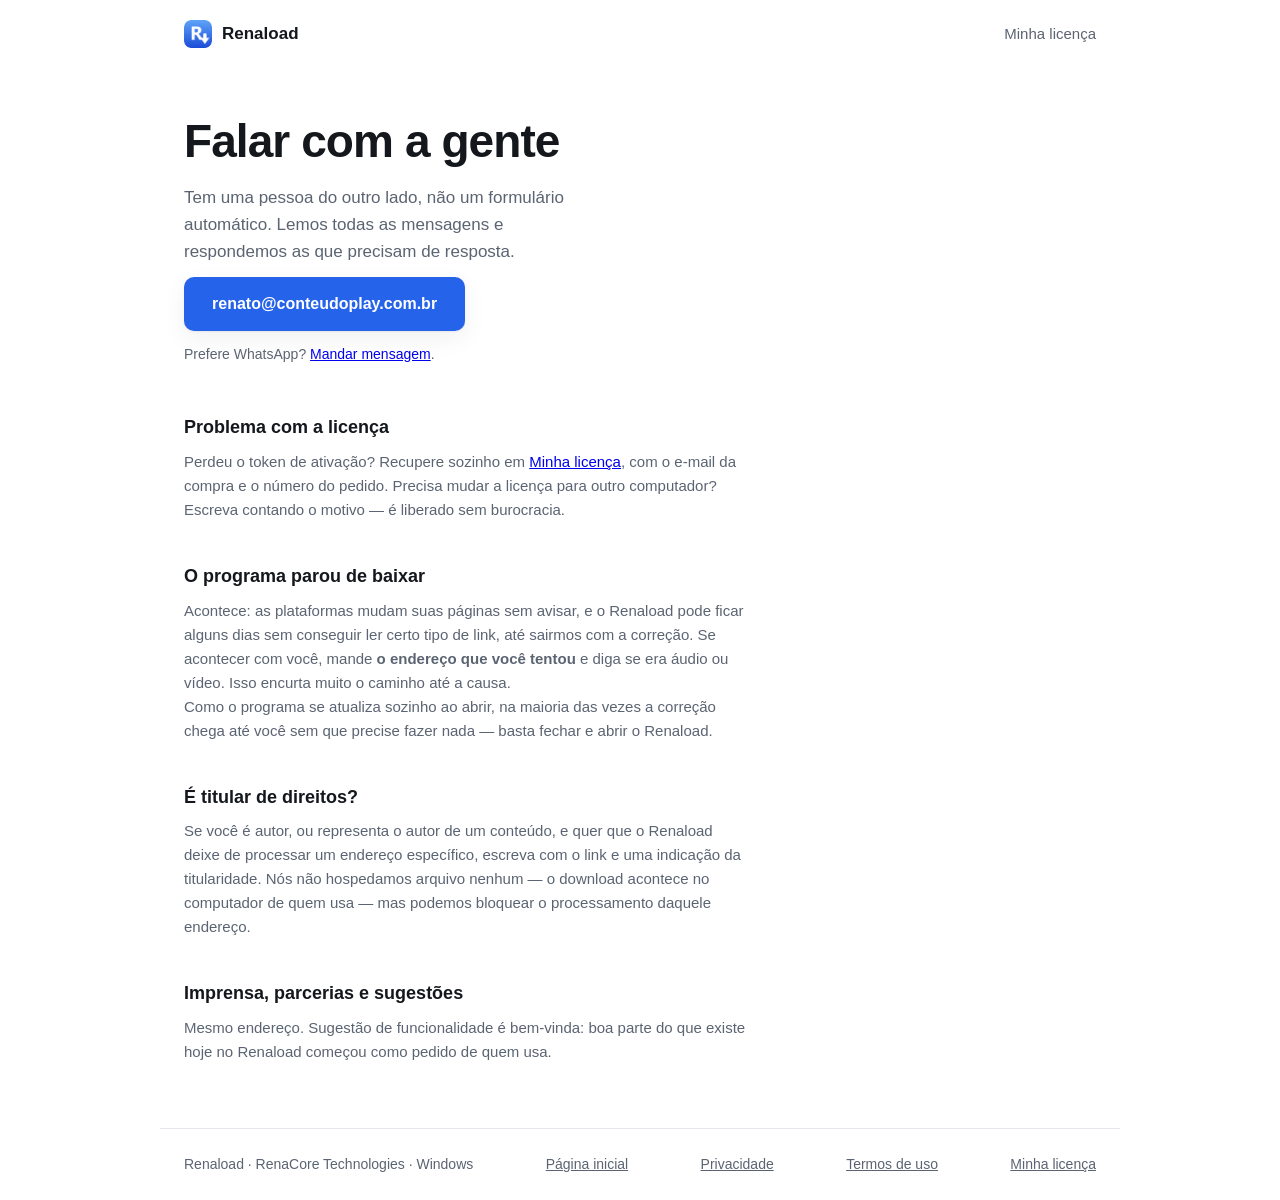
==== docs/contato.html @ 8ce37ac6 "site: sai o "em breve", entram privacidade, termos e contato O AdSense recusou renaload.com.br com "" ====
<!doctype html>
<html lang="pt-BR">
<head>
  <meta charset="utf-8">
  <meta name="viewport" content="width=device-width, initial-scale=1">
  <title>Contato — Renaload</title>
  <meta name="description" content="Como falar com quem faz o Renaload: suporte, licença, titulares de direitos e imprensa.">
  <meta name="author" content="RenaCore Technologies">
  <link rel="icon" href="assets/renaload.png">
  <link rel="canonical" href="https://renaload.com.br/contato.html">
  <link rel="stylesheet" href="styles.css">
  <!-- Verificacao de propriedade do Google AdSense. Este script apenas
       comprova que o dominio e nosso; nao exibe anuncio nenhum aqui,
       porque esta pagina nao tem blocos de anuncio. Os anuncios ficam
       no baixar.renaload.com.br, coberto por ser subdominio deste. -->
  <script async src="https://pagead2.googlesyndication.com/pagead/js/adsbygoogle.js?client=ca-pub-7005496364984954" crossorigin="anonymous"></script>
</head>
<body>
  <header class="topo">
    <a class="marca" href="./">
      <img src="assets/renaload.png" alt="">
      <span>Renaload</span>
    </a>
    <a class="link-topo" href="licenca.html">Minha licença</a>
  </header>

  <main>
    <section class="capa" style="grid-template-columns:1fr">
      <div class="capa-texto">
        <h1>Falar com a gente</h1>
        <p class="chamada">
          Tem uma pessoa do outro lado, não um formulário automático.
          Lemos todas as mensagens e respondemos as que precisam de
          resposta.
        </p>
        <p class="detalhe">
          <a class="botao" href="mailto:renato@conteudoplay.com.br">renato@conteudoplay.com.br</a>
        </p>
        <p class="detalhe">
          Prefere WhatsApp?
          <a href="https://wa.me/5511970617781?text=Ol%C3%A1%2C%20tenho%20uma%20d%C3%BAvida%20sobre%20o%20Renaload.">
            Mandar mensagem</a>.
        </p>
      </div>
    </section>

    <section class="aviso">
      <h2>Problema com a licença</h2>
      <p>
        Perdeu o token de ativação? Recupere sozinho em
        <a href="licenca.html">Minha licença</a>, com o e-mail da compra e o
        número do pedido. Precisa mudar a licença para outro computador?
        Escreva contando o motivo — é liberado sem burocracia.
      </p>
    </section>

    <section class="aviso">
      <h2>O programa parou de baixar</h2>
      <p>
        Acontece: as plataformas mudam suas páginas sem avisar, e o Renaload
        pode ficar alguns dias sem conseguir ler certo tipo de link, até
        sairmos com a correção. Se acontecer com você, mande
        <strong>o endereço que você tentou</strong> e diga se era áudio ou
        vídeo. Isso encurta muito o caminho até a causa.
      </p>
      <p>
        Como o programa se atualiza sozinho ao abrir, na maioria das vezes a
        correção chega até você sem que precise fazer nada — basta fechar e
        abrir o Renaload.
      </p>
    </section>

    <section class="aviso">
      <h2>É titular de direitos?</h2>
      <p>
        Se você é autor, ou representa o autor de um conteúdo, e quer que o
        Renaload deixe de processar um endereço específico, escreva com o
        link e uma indicação da titularidade. Nós não hospedamos arquivo
        nenhum — o download acontece no computador de quem usa — mas podemos
        bloquear o processamento daquele endereço.
      </p>
    </section>

    <section class="aviso">
      <h2>Imprensa, parcerias e sugestões</h2>
      <p>
        Mesmo endereço. Sugestão de funcionalidade é bem-vinda: boa parte do
        que existe hoje no Renaload começou como pedido de quem usa.
      </p>
    </section>
  </main>

  <footer>
    <span>Renaload · RenaCore Technologies · Windows</span>
    <a href="./">Página inicial</a>
    <a href="privacidade.html">Privacidade</a>
    <a href="termos.html">Termos de uso</a>
    <a href="licenca.html">Minha licença</a>
  </footer>
</body>
</html>
---- docs/styles.css ----
/* Renaload — página de download.
   Enxuta de propósito: uma coluna, um botão principal, sem enfeite que
   atrapalhe quem só quer baixar. Acompanha o tema claro/escuro do
   sistema. */

:root {
  --fundo: #ffffff;
  --fundo-suave: #f6f7f9;
  --texto: #14171c;
  --texto-suave: #5b6472;
  --borda: #e4e7ec;
  --marca: #2563eb;
  --marca-escura: #1d4ed8;
  --sombra: 0 1px 2px rgba(16, 24, 40, .06), 0 8px 24px rgba(16, 24, 40, .06);
}

@media (prefers-color-scheme: dark) {
  :root {
    --fundo: #0f1216;
    --fundo-suave: #161a20;
    --texto: #eef1f5;
    --texto-suave: #9aa4b2;
    --borda: #252b33;
    --marca: #60a5fa;
    --marca-escura: #3b82f6;
    --sombra: none;
  }
}

* { box-sizing: border-box; }

body {
  margin: 0;
  background: var(--fundo);
  color: var(--texto);
  font: 16px/1.6 -apple-system, "Segoe UI", Roboto, Arial, sans-serif;
  -webkit-font-smoothing: antialiased;
}

/* ── Topo ─────────────────────────────────────────────── */
.topo {
  display: flex;
  align-items: center;
  justify-content: space-between;
  gap: 16px;
  max-width: 960px;
  margin: 0 auto;
  padding: 20px 24px;
}

.marca {
  display: flex;
  align-items: center;
  gap: 10px;
  font-weight: 650;
  font-size: 17px;
  color: var(--texto);
  text-decoration: none;
}

.marca img { width: 28px; height: 28px; border-radius: 7px; }

.link-topo {
  color: var(--texto-suave);
  text-decoration: none;
  font-size: 15px;
}

.link-topo:hover { color: var(--texto); }

/* ── Capa ─────────────────────────────────────────────── */
.capa {
  max-width: 960px;
  margin: 0 auto;
  padding: 48px 24px 8px;
  display: grid;
  grid-template-columns: 1fr auto;
  align-items: center;
  gap: 40px;
}

h1 {
  margin: 0 0 16px;
  font-size: clamp(30px, 5vw, 46px);
  line-height: 1.12;
  letter-spacing: -.02em;
  font-weight: 680;
}

.chamada {
  margin: 0;
  max-width: 44ch;
  font-size: 17px;
  color: var(--texto-suave);
}

.acoes { margin-top: 28px; }

.botao {
  display: inline-block;
  background: var(--marca);
  color: #fff;
  font-size: 16px;
  font-weight: 600;
  text-decoration: none;
  padding: 14px 28px;
  border-radius: 10px;
  box-shadow: var(--sombra);
  transition: background .15s ease, transform .15s ease;
}

.botao:hover { background: var(--marca-escura); transform: translateY(-1px); }

/* Download pausado: continua visível (para a pessoa saber que existe),
   mas sem virar link nem parecer clicável. */
.botao.desativado {
  background: var(--fundo-suave);
  color: var(--texto-suave);
  border: 1px solid var(--borda);
  box-shadow: none;
  cursor: not-allowed;
  pointer-events: none;
}

.botao.secundario {
  background: transparent;
  color: var(--marca);
  border: 1px solid var(--borda);
  box-shadow: none;
}

.botao.secundario:hover { background: var(--fundo-suave); }

.detalhe {
  margin: 12px 0 0;
  font-size: 14px;
  color: var(--texto-suave);
}

/* Aviso do Windows sobre "fornecedor desconhecido".
   Fechado por padrao: quem nao se importa nem repara; quem se assusta
   com a tela roxa acha a explicacao aqui, antes de desistir. */
.aviso-windows {
  margin: 14px 0 0;
  max-width: 46ch;
  font-size: 13px;
  line-height: 1.6;
  color: var(--texto-suave);
}
.aviso-windows > summary {
  cursor: pointer;
  color: var(--texto-suave);
  text-decoration: underline;
  text-underline-offset: 3px;
}
.aviso-windows > summary:hover { color: var(--texto); }
.aviso-windows p { margin: 10px 0 0; }
.aviso-windows a { color: var(--marca); }

/* Código de verificação do instalador (SHA-256), abaixo do botão */
.checksum {
  margin: 6px 0 0;
  font: 11px/1.5 Consolas, "Cascadia Mono", monospace;
  color: var(--texto-suave);
  word-break: break-all;
  opacity: .75;
  cursor: help;
}

.mascote { width: 190px; max-width: 34vw; height: auto; }

/* ── Formulário da página "Minha licença" ─────────────── */
.formulario {
  display: flex;
  flex-direction: column;
  gap: 16px;
  max-width: 420px;
  margin-top: 26px;
}

.campo { display: flex; flex-direction: column; gap: 6px; }
.campo span { font-size: 14px; font-weight: 600; }
.campo small { font-size: 12.5px; color: var(--texto-suave); }

.campo input {
  font: inherit;
  padding: 11px 13px;
  color: var(--texto);
  background: var(--fundo-suave);
  border: 1px solid var(--borda);
  border-radius: 9px;
}

.campo input:focus-visible {
  outline: 2px solid var(--marca);
  outline-offset: 1px;
  border-color: transparent;
}

.formulario .botao { border: 0; cursor: pointer; font: inherit;
                     font-weight: 600; }
.formulario .botao:disabled { opacity: .6; cursor: progress; }

.resposta {
  max-width: 560px;
  margin-top: 22px;
  padding: 16px 18px;
  border: 1px solid var(--borda);
  border-left-width: 3px;
  border-radius: 10px;
  background: var(--fundo-suave);
  font-size: 14.5px;
}

.resposta.boa  { border-left-color: #16a34a; }
.resposta.ruim { border-left-color: #dc2626; }
.resposta p { margin: 0 0 8px; }
.resposta .ok   { font-weight: 650; color: #16a34a; }
.resposta .ruim { font-weight: 650; color: #dc2626; }
.resposta .obs  { color: var(--texto-suave); font-size: 13.5px; }

.resposta textarea {
  width: 100%;
  font: 13px/1.5 Consolas, "SF Mono", monospace;
  color: var(--texto);
  background: var(--fundo);
  border: 1px solid var(--borda);
  border-radius: 8px;
  padding: 10px;
  resize: vertical;
  margin: 4px 0 12px;
  word-break: break-all;
}

.resposta .botao { border: 0; cursor: pointer; font: inherit;
                   font-weight: 600; font-size: 14px; }

/* ── Plataformas ──────────────────────────────────────── */
.plataformas {
  max-width: 960px;
  margin: 32px auto 0;
  padding: 0 24px;
  font-size: 14px;
  color: var(--texto-suave);
}

/* ── Cartões ──────────────────────────────────────────── */
.cartoes {
  max-width: 960px;
  margin: 48px auto 0;
  padding: 0 24px;
  display: grid;
  grid-template-columns: repeat(auto-fit, minmax(210px, 1fr));
  gap: 16px;
}

.cartoes article {
  background: var(--fundo-suave);
  border: 1px solid var(--borda);
  border-radius: 12px;
  padding: 20px;
}

.cartoes h2 { margin: 0 0 6px; font-size: 16px; font-weight: 650; }
.cartoes p { margin: 0; font-size: 15px; color: var(--texto-suave); }

/* ── Aviso legal e compra ─────────────────────────────── */
.aviso, .compra {
  max-width: 960px;
  margin: 40px auto 0;
  padding: 0 24px;
}

.aviso h2, .compra h2 {
  margin: 0 0 8px;
  font-size: 18px;
  font-weight: 650;
}

.aviso p, .compra p {
  margin: 0;
  max-width: 68ch;
  font-size: 15px;
  color: var(--texto-suave);
}

.compra .botao { margin-top: 18px; }

/* ── Planos ───────────────────────────────────────────── */
.planos {
  max-width: 960px;
  margin: 64px auto 0;
  padding: 0 24px;
}

.planos h2 { font-size: 26px; margin: 0 0 8px; text-align: center; }

.planos .intro {
  margin: 0 auto 28px;
  max-width: 540px;
  text-align: center;
  color: var(--texto-suave);
}

.grade-planos {
  display: grid;
  grid-template-columns: repeat(auto-fit, minmax(250px, 1fr));
  gap: 16px;
  align-items: stretch;
}

.plano {
  position: relative;
  display: flex;
  flex-direction: column;
  border: 1px solid var(--borda);
  border-radius: 16px;
  padding: 26px 24px;
  background: var(--fundo);
}

/* O anual e o que interessa: Pix cai na hora, sem cartao para recusar
   e sem cancelamento no meio do caminho. Por isso ele ganha a borda. */
.plano.destaque {
  border-color: var(--marca);
  box-shadow: var(--sombra);
}

.plano .selo {
  position: absolute;
  top: -11px;
  left: 24px;
  background: var(--marca);
  color: #fff;
  font-size: 12px;
  font-weight: 700;
  letter-spacing: .04em;
  padding: 3px 10px;
  border-radius: 999px;
}

.plano h3 { margin: 0 0 4px; font-size: 15px; color: var(--texto-suave); font-weight: 600; }

.plano .valor {
  font-size: 34px;
  font-weight: 700;
  line-height: 1.1;
  letter-spacing: -.02em;
}

.plano .valor span { font-size: 16px; font-weight: 500; color: var(--texto-suave); }

.plano .equivale { margin: 6px 0 0; font-size: 14px; color: var(--texto-suave); }

.plano ul {
  list-style: none;
  margin: 18px 0 22px;
  padding: 0;
  font-size: 15px;
}

.plano li { padding-left: 22px; position: relative; margin-bottom: 8px; }

.plano li::before {
  content: "✓";
  position: absolute;
  left: 0;
  color: var(--marca);
  font-weight: 700;
}

.plano .botao { margin-top: auto; text-align: center; }

.plano .botao.secundario {
  background: transparent;
  color: var(--marca);
  border: 1px solid var(--borda);
  box-shadow: none;
}

.plano .botao.secundario:hover { background: var(--fundo-suave); }

.nota-planos {
  margin: 20px auto 0;
  max-width: 620px;
  text-align: center;
  font-size: 14px;
  color: var(--texto-suave);
}

/* ── Rodapé ───────────────────────────────────────────── */
footer {
  max-width: 960px;
  margin: 64px auto 0;
  padding: 24px;
  border-top: 1px solid var(--borda);
  display: flex;
  justify-content: space-between;
  gap: 16px;
  font-size: 14px;
  color: var(--texto-suave);
}

footer a { color: var(--texto-suave); }

/* ── Telas pequenas ───────────────────────────────────── */
@media (max-width: 700px) {
  .capa {
    grid-template-columns: 1fr;
    padding-top: 32px;
    gap: 24px;
  }
  .mascote { width: 140px; justify-self: center; }
  .botao { display: block; text-align: center; }
}

/* ── Seção do Estúdio ─────────────────────────────────────
   Entrou junto com a marca nova: o site não contava que o app
   passou a separar voz e instrumental. Faixa com cor de marca
   para destacar sem competir com o botão de download. */
.estudio {
  max-width: 960px;
  margin: 8px auto 0;
  padding: 0 24px;
}

.estudio-texto {
  position: relative;
  overflow: hidden;
  border: 1px solid var(--borda);
  border-radius: 18px;
  padding: 34px 32px;
  background:
    radial-gradient(120% 140% at 100% 0%,
                    rgba(59, 130, 246, .16), transparent 60%),
    var(--fundo-suave);
}

.etiqueta {
  display: inline-block;
  font-size: 12px;
  font-weight: 700;
  letter-spacing: .08em;
  text-transform: uppercase;
  color: var(--marca);
  border: 1px solid currentColor;
  border-radius: 999px;
  padding: 3px 11px;
  margin-bottom: 14px;
}

.estudio h2 {
  margin: 0 0 10px;
  font-size: 26px;
  letter-spacing: -.02em;
}

.estudio p {
  margin: 0 0 18px;
  max-width: 62ch;
  color: var(--texto-suave);
}

.lista-estudio {
  margin: 0;
  padding: 0;
  list-style: none;
  display: grid;
  gap: 9px;
}

.lista-estudio li {
  position: relative;
  padding-left: 26px;
  color: var(--texto-suave);
  font-size: 15px;
}

/* marca de conferido desenhada em CSS: sem imagem, sem fonte de
   ícone, e acompanha a cor da marca no claro e no escuro */
.lista-estudio li::before {
  content: "";
  position: absolute;
  left: 4px;
  top: 7px;
  width: 5px;
  height: 10px;
  border: solid var(--marca);
  border-width: 0 2px 2px 0;
  transform: rotate(45deg);
}

@media (max-width: 600px) {
  .estudio-texto { padding: 26px 22px; }
  .estudio h2 { font-size: 22px; }
}
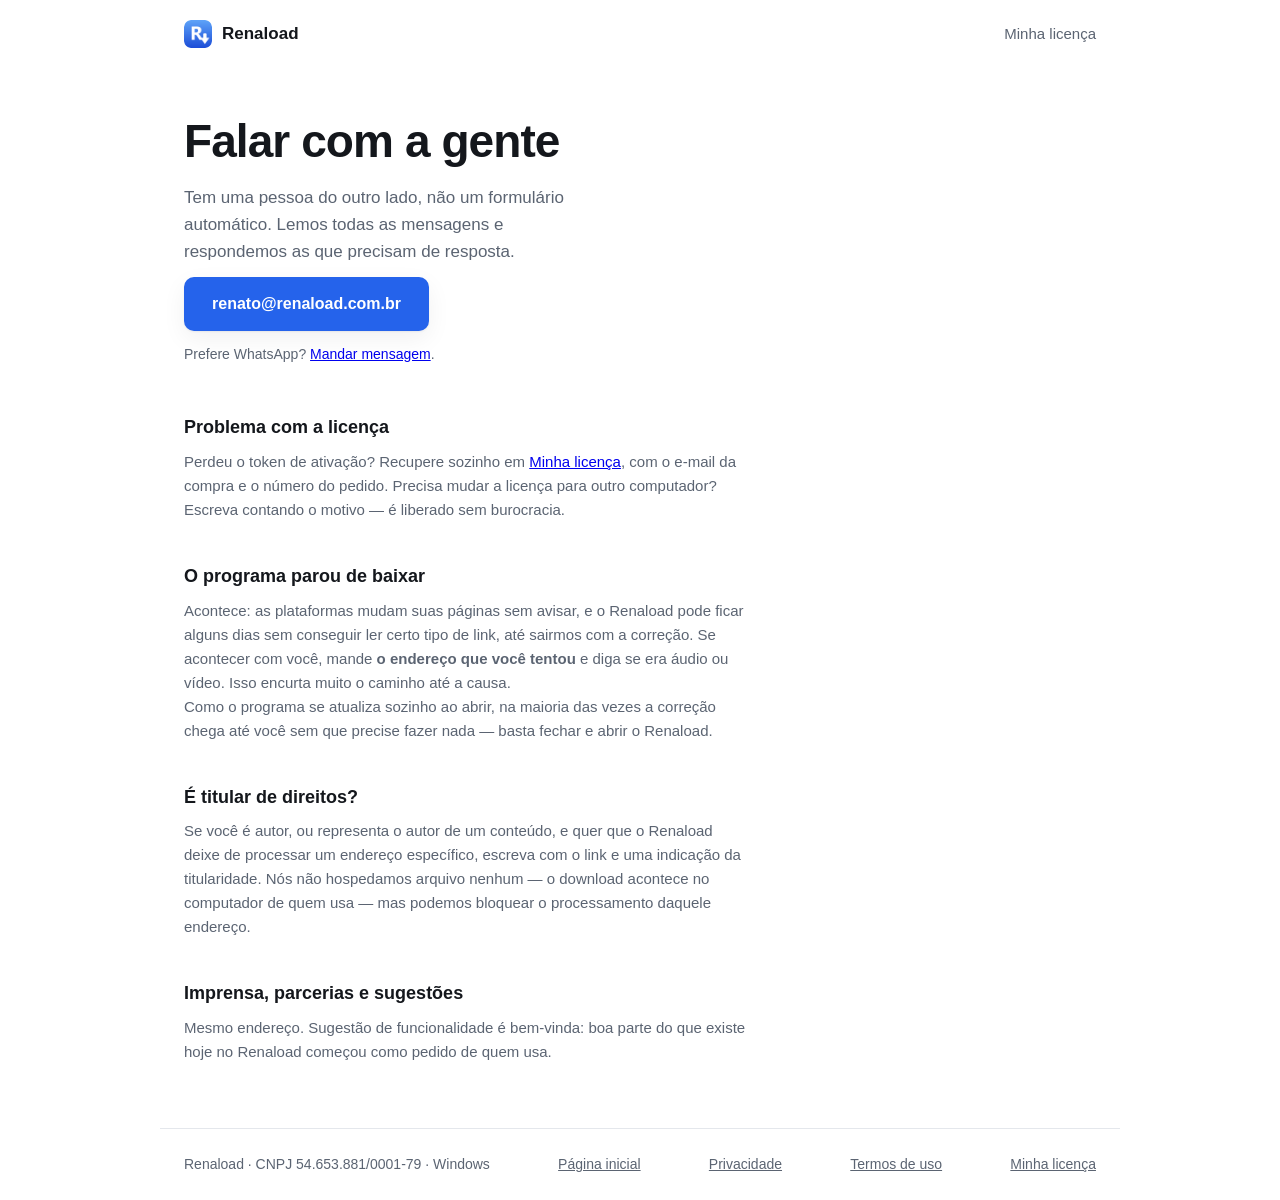
==== commit 50125b1a: "site: e-mail renato@renaload.com.br e CNPJ do MEI no rodape Troca o contato da agencia pelo e-mail d" ====
--- a/docs/contato.html
+++ b/docs/contato.html
@@ -5,7 +5,7 @@
   <meta name="viewport" content="width=device-width, initial-scale=1">
   <title>Contato — Renaload</title>
   <meta name="description" content="Como falar com quem faz o Renaload: suporte, licença, titulares de direitos e imprensa.">
-  <meta name="author" content="RenaCore Technologies">
+  <meta name="author" content="Renaload">
   <link rel="icon" href="assets/renaload.png">
   <link rel="canonical" href="https://renaload.com.br/contato.html">
   <link rel="stylesheet" href="styles.css">
@@ -34,7 +34,7 @@
           resposta.
         </p>
         <p class="detalhe">
-          <a class="botao" href="mailto:renato@conteudoplay.com.br">renato@conteudoplay.com.br</a>
+          <a class="botao" href="mailto:renato@renaload.com.br">renato@renaload.com.br</a>
         </p>
         <p class="detalhe">
           Prefere WhatsApp?
@@ -91,7 +91,7 @@
   </main>
 
   <footer>
-    <span>Renaload · RenaCore Technologies · Windows</span>
+    <span>Renaload · CNPJ 54.653.881/0001-79 · Windows</span>
     <a href="./">Página inicial</a>
     <a href="privacidade.html">Privacidade</a>
     <a href="termos.html">Termos de uso</a>
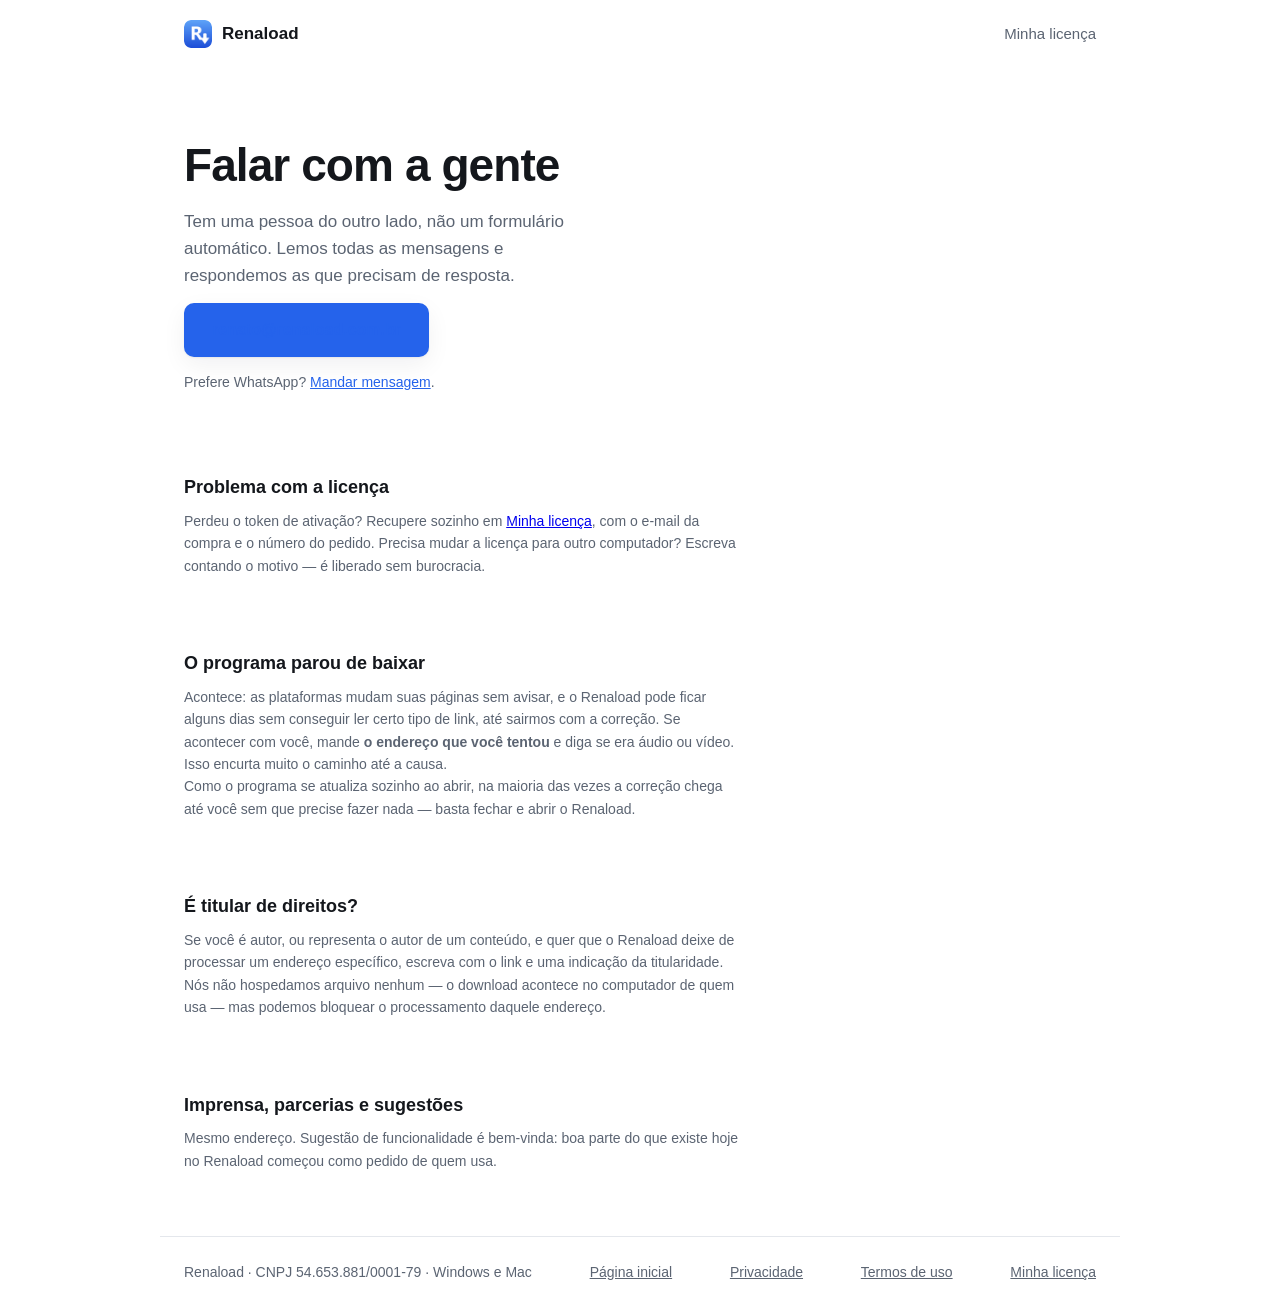
==== commit 33c122f5: "site: pagina mais limpa e botao de download para Mac - 4 recursos em vez de 8 blocos; sai a secao gr" ====
--- a/docs/contato.html
+++ b/docs/contato.html
@@ -91,7 +91,7 @@
   </main>
 
   <footer>
-    <span>Renaload · CNPJ 54.653.881/0001-79 · Windows</span>
+    <span>Renaload · CNPJ 54.653.881/0001-79 · Windows e Mac</span>
     <a href="./">Página inicial</a>
     <a href="privacidade.html">Privacidade</a>
     <a href="termos.html">Termos de uso</a>
--- a/docs/styles.css
+++ b/docs/styles.css
@@ -60,6 +60,8 @@
 
 .marca img { width: 28px; height: 28px; border-radius: 7px; }
 
+.topo nav { display: flex; gap: 22px; }
+
 .link-topo {
   color: var(--texto-suave);
   text-decoration: none;
@@ -72,7 +74,7 @@
 .capa {
   max-width: 960px;
   margin: 0 auto;
-  padding: 48px 24px 8px;
+  padding: 72px 24px 8px;
   display: grid;
   grid-template-columns: 1fr auto;
   align-items: center;
@@ -94,7 +96,7 @@
   color: var(--texto-suave);
 }
 
-.acoes { margin-top: 28px; }
+.acoes { margin-top: 32px; display: flex; flex-wrap: wrap; gap: 12px; }
 
 .botao {
   display: inline-block;
@@ -132,30 +134,33 @@
 .botao.secundario:hover { background: var(--fundo-suave); }
 
 .detalhe {
-  margin: 12px 0 0;
+  margin: 14px 0 0;
   font-size: 14px;
   color: var(--texto-suave);
 }
 
-/* Aviso do Windows sobre "fornecedor desconhecido".
+/* Aviso da primeira abertura (Windows: "fornecedor desconhecido";
+   Mac: "não é possível verificar o desenvolvedor").
    Fechado por padrao: quem nao se importa nem repara; quem se assusta
    com a tela roxa acha a explicacao aqui, antes de desistir. */
-.aviso-windows {
-  margin: 14px 0 0;
-  max-width: 46ch;
+.detalhe a { color: var(--marca); }
+
+.primeira-vez {
+  margin: 10px 0 0;
+  max-width: 52ch;
   font-size: 13px;
   line-height: 1.6;
   color: var(--texto-suave);
 }
-.aviso-windows > summary {
+.primeira-vez > summary {
   cursor: pointer;
   color: var(--texto-suave);
   text-decoration: underline;
   text-underline-offset: 3px;
 }
-.aviso-windows > summary:hover { color: var(--texto); }
-.aviso-windows p { margin: 10px 0 0; }
-.aviso-windows a { color: var(--marca); }
+.primeira-vez > summary:hover { color: var(--texto); }
+.primeira-vez p { margin: 10px 0 0; }
+.primeira-vez a { color: var(--marca); }
 
 /* Código de verificação do instalador (SHA-256), abaixo do botão */
 .checksum {
@@ -244,30 +249,25 @@
   color: var(--texto-suave);
 }
 
-/* ── Cartões ──────────────────────────────────────────── */
-.cartoes {
-  max-width: 960px;
-  margin: 48px auto 0;
+/* ── Recursos ─────────────────────────────────────────
+   Quatro, sem caixa em volta: menos moldura, mais respiro. */
+.recursos {
+  max-width: 960px;
+  margin: 72px auto 0;
   padding: 0 24px;
   display: grid;
-  grid-template-columns: repeat(auto-fit, minmax(210px, 1fr));
-  gap: 16px;
-}
-
-.cartoes article {
-  background: var(--fundo-suave);
-  border: 1px solid var(--borda);
-  border-radius: 12px;
-  padding: 20px;
-}
-
-.cartoes h2 { margin: 0 0 6px; font-size: 16px; font-weight: 650; }
-.cartoes p { margin: 0; font-size: 15px; color: var(--texto-suave); }
+  grid-template-columns: repeat(auto-fit, minmax(200px, 1fr));
+  gap: 28px 32px;
+}
+
+.recursos article { border-top: 2px solid var(--marca); padding-top: 16px; }
+.recursos h2 { margin: 0 0 6px; font-size: 16px; font-weight: 650; }
+.recursos p { margin: 0; font-size: 15px; color: var(--texto-suave); }
 
 /* ── Aviso legal e compra ─────────────────────────────── */
 .aviso, .compra {
   max-width: 960px;
-  margin: 40px auto 0;
+  margin: 72px auto 0;
   padding: 0 24px;
 }
 
@@ -279,8 +279,8 @@
 
 .aviso p, .compra p {
   margin: 0;
-  max-width: 68ch;
-  font-size: 15px;
+  max-width: 72ch;
+  font-size: 14px;
   color: var(--texto-suave);
 }
 
@@ -288,8 +288,8 @@
 
 /* ── Planos ───────────────────────────────────────────── */
 .planos {
-  max-width: 960px;
-  margin: 64px auto 0;
+  max-width: 820px;
+  margin: 96px auto 0;
   padding: 0 24px;
 }
 
@@ -395,8 +395,9 @@
   padding: 24px;
   border-top: 1px solid var(--borda);
   display: flex;
+  flex-wrap: wrap;
   justify-content: space-between;
-  gap: 16px;
+  gap: 10px 16px;
   font-size: 14px;
   color: var(--texto-suave);
 }
@@ -412,85 +413,14 @@
   }
   .mascote { width: 140px; justify-self: center; }
   .botao { display: block; text-align: center; }
-}
-
-/* ── Seção do Estúdio ─────────────────────────────────────
-   Entrou junto com a marca nova: o site não contava que o app
-   passou a separar voz e instrumental. Faixa com cor de marca
-   para destacar sem competir com o botão de download. */
-.estudio {
-  max-width: 960px;
-  margin: 8px auto 0;
-  padding: 0 24px;
-}
-
-.estudio-texto {
-  position: relative;
-  overflow: hidden;
-  border: 1px solid var(--borda);
-  border-radius: 18px;
-  padding: 34px 32px;
-  background:
-    radial-gradient(120% 140% at 100% 0%,
-                    rgba(59, 130, 246, .16), transparent 60%),
-    var(--fundo-suave);
-}
-
-.etiqueta {
-  display: inline-block;
-  font-size: 12px;
-  font-weight: 700;
-  letter-spacing: .08em;
-  text-transform: uppercase;
-  color: var(--marca);
-  border: 1px solid currentColor;
-  border-radius: 999px;
-  padding: 3px 11px;
-  margin-bottom: 14px;
-}
-
-.estudio h2 {
-  margin: 0 0 10px;
-  font-size: 26px;
-  letter-spacing: -.02em;
-}
-
-.estudio p {
-  margin: 0 0 18px;
-  max-width: 62ch;
-  color: var(--texto-suave);
-}
-
-.lista-estudio {
-  margin: 0;
-  padding: 0;
-  list-style: none;
-  display: grid;
-  gap: 9px;
-}
-
-.lista-estudio li {
-  position: relative;
-  padding-left: 26px;
-  color: var(--texto-suave);
-  font-size: 15px;
-}
-
-/* marca de conferido desenhada em CSS: sem imagem, sem fonte de
-   ícone, e acompanha a cor da marca no claro e no escuro */
-.lista-estudio li::before {
-  content: "";
-  position: absolute;
-  left: 4px;
-  top: 7px;
-  width: 5px;
-  height: 10px;
-  border: solid var(--marca);
-  border-width: 0 2px 2px 0;
-  transform: rotate(45deg);
-}
-
-@media (max-width: 600px) {
-  .estudio-texto { padding: 26px 22px; }
-  .estudio h2 { font-size: 22px; }
-}
+  .acoes .botao { flex: 1 1 100%; }
+  .topo nav { gap: 16px; }
+}
+
+/* "Em breve" vale também para o botão secundário (o do Mac): sem isto
+   a cor azul do secundário vencia e o botão parecia clicável. */
+.botao.secundario.desativado {
+  color: var(--texto-suave);
+  background: var(--fundo-suave);
+  border-style: dashed;
+}
